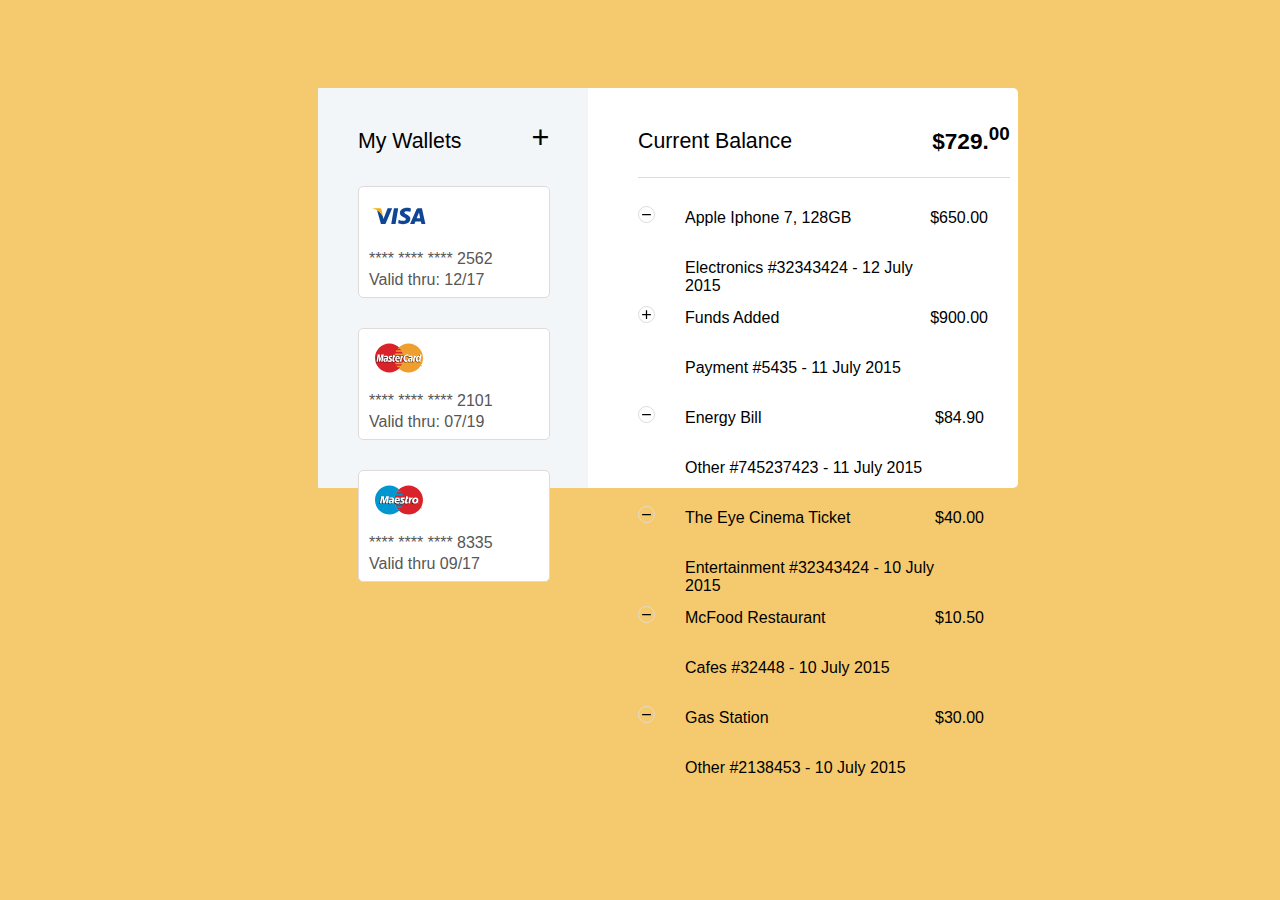
==== assets 8/index1.html @ 45d39824 "Add layout" ====
<!DOCTYPE html>
<html lang="en">
<head>
  <meta charset="UTF-8">
  <title>Project2</title>
  <link rel="stylesheet" href="styles1.css">
</head>
<body>
<div class='baseblock'>
  <div class='leftblock'>
    <div class='firstrow'>
      <p class='column1'>My Wallets</p>
      <p class='column2' style='margin-left: 70px; font-size: 23pt;'>+</p> 
    </div>
    <div class='card'>
      <img class='pic' width=60px height=40px src='img/visa.svg'>
      <div class='number'>
        <p>**** **** **** 2562</p>
        <p>Valid thru: 12/17</p>
      </div>
    </div>
    <div class='card'>
      <img class='pic' width=60px height=40px src='img/mastercard.svg'>
      <div class='number'>
        <p>**** **** **** 2101</p>
        <p>Valid thru: 07/19</p>
      </div>
    </div>
    <div class='card'>
      <img class='pic' width=60px height=40px src='img/maestro.svg'>
      <div class='number'>
        <p>**** **** **** 8335</p>
        <p>Valid thru 09/17</p>
      </div>
    </div>
  </div>    
  <div class='rightblock'>
      <div class='firstrow' style='border-bottom: 1.2px solid rgb(224, 219, 219)'>
        <p class='column1'>Current Balance</p>
        <p class='column2' style='margin-left: 140px;font-weight: bold;'>$729.<sup>00</sup></p>
      </div>
      <div class='item' style='margin-top: 15px;'>
        <img class='sign' src='img/minus.svg'>
        <div class='name'>
          <p class='b1'>Apple Iphone 7, 128GB</p>
          <p class='b2'>Electronics #32343424 - 12 July 2015</p>
        </div>
        <p class='price'>$650.00</p>
      </div>
      <div class='item'>
        <img class='sign' src='img/plus.svg'>
        <div class='name'>
          <p class='b1'>Funds Added</p>
          <p class='b2'>Payment #5435 - 11 July 2015</p>
        </div>
        <p class='price'>$900.00</p>
      </div>
      <div class='item'>
        <img class='sign' src='img/minus.svg'>
        <div class='name'>
          <p class='b1'>Energy Bill</p>
          <p class='b2'>Other #745237423 - 11 July 2015</p>
        </div>
        <p class='price'>$84.90</p>
      </div>
      <div class='item'>
        <img class='sign' src='img/minus.svg'>
        <div class='name'>
          <p class='b1'>The Eye Cinema Ticket</p>
          <p class='b2'>Entertainment #32343424 - 10 July 2015</p>
        </div>
        <p class='price'>$40.00</p>
      </div>
      <div class='item'>
        <img class='sign' src='img/minus.svg'>
        <div class='name'>
          <p class='b1'>McFood Restaurant</p>
          <p class='b2'>Cafes #32448 - 10 July 2015</p>
        </div>
        <p class='price'>$10.50</p>
      </div>
      <div class='item'>
        <img class='sign' src='img/minus.svg'>
        <div class='name'>
          <p class='b1'>Gas Station</p>
          <p class='b2'>Other #2138453 - 10 July 2015</p>
        </div>
        <p class='price'>$30.00</p>
      </div>
  </div>
</div>
</body>
</html>
---- assets 8/styles1.css ----
body {
    background: rgb(245, 202, 110);
}

p {
    font-family: Calibri, sans-serif;
    font-size: 12pt;
}

.baseblock {
    background-color: white;
    border-radius: 0 5px 5px 0;
    margin: 80px 0 0 310px;
    width: 700px;
    height: 400px;
    display: inline-flex;
    align-items: baseline;
}

.leftblock {
    background-color: rgb(231, 237, 241, 0.5);
    padding: 20px 0 20px 40px;
    width: 230px;
    height: 360px;
}

.firstrow {
    display: inline-flex;
    align-items: baseline;
}

.column1 {
    font-size: 16pt;
}

.column2 {
    font-size: 17pt;
    margin-top: 0;
}

.card {
    background-color: white;
    border-radius: 5px;
    border: 1.2px solid rgb(224, 219, 219);
    margin-bottom: 30px;
    height: 100px;
    width: 180px;
    display: flex;
    flex-direction: column;
    padding-left: 10px;
    padding-top: 10px;
}

.number{
    line-height: 5px;
    color: rgb(87, 86, 86);
    margin-top: 5px;
}

.rightblock {
    padding: 20px 0 20px 40px;
    display: flex;
    flex-direction: column;
    margin-left: 10px;
}

.item{
    height: 100px;
    width: 350px;
    display: inline-flex;
    align-items: baseline;
}

.sign{
    border-radius: 50%;
    width: 15px; 
    height: 15px;
    border: 1.2px solid rgb(224, 219, 219);
}

.name{
    display: flex;
    flex-direction: column;
    margin-left: 30px;
    height: 50px;
    width: 250px;
}

.b1{

}

.b2{

}

.price{

}
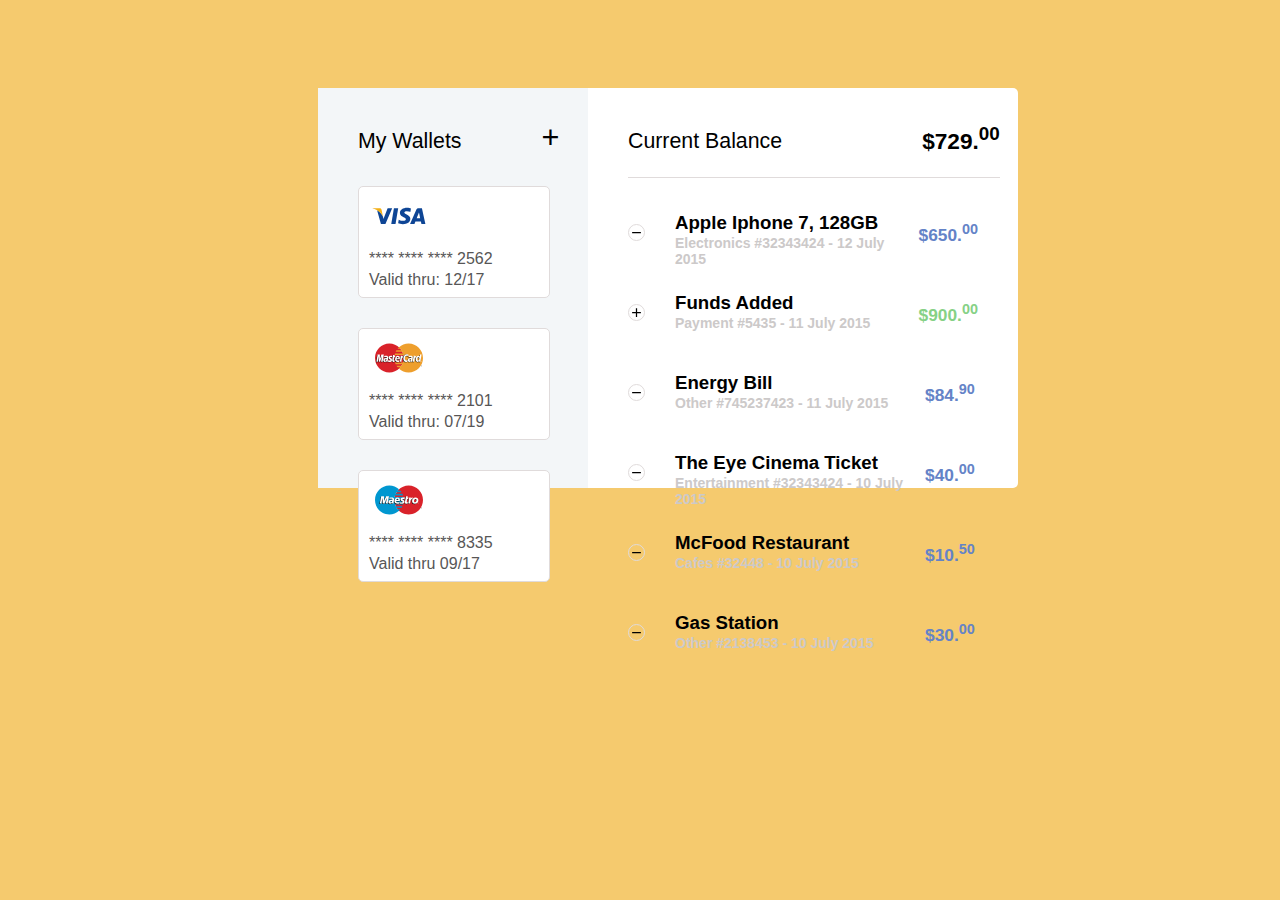
==== commit 23d9ec67: "Fix html1 and style1" ====
--- a/assets 8/index1.html
+++ b/assets 8/index1.html
@@ -10,24 +10,24 @@
   <div class='leftblock'>
     <div class='firstrow'>
       <p class='column1'>My Wallets</p>
-      <p class='column2' style='margin-left: 70px; font-size: 23pt;'>+</p> 
+      <p class='column2' style='margin-left: 80px; font-size: 23pt;'>+</p> 
     </div>
     <div class='card'>
-      <img class='pic' width=60px height=40px src='img/visa.svg'>
+      <img width=60px height=40px src='img/visa.svg'>
       <div class='number'>
         <p>**** **** **** 2562</p>
         <p>Valid thru: 12/17</p>
       </div>
     </div>
     <div class='card'>
-      <img class='pic' width=60px height=40px src='img/mastercard.svg'>
+      <img width=60px height=40px src='img/mastercard.svg'>
       <div class='number'>
         <p>**** **** **** 2101</p>
         <p>Valid thru: 07/19</p>
       </div>
     </div>
     <div class='card'>
-      <img class='pic' width=60px height=40px src='img/maestro.svg'>
+      <img width=60px height=40px src='img/maestro.svg'>
       <div class='number'>
         <p>**** **** **** 8335</p>
         <p>Valid thru 09/17</p>
@@ -45,7 +45,7 @@
           <p class='b1'>Apple Iphone 7, 128GB</p>
           <p class='b2'>Electronics #32343424 - 12 July 2015</p>
         </div>
-        <p class='price'>$650.00</p>
+        <p class='price'>$650.<sup>00</sup></p>
       </div>
       <div class='item'>
         <img class='sign' src='img/plus.svg'>
@@ -53,7 +53,7 @@
           <p class='b1'>Funds Added</p>
           <p class='b2'>Payment #5435 - 11 July 2015</p>
         </div>
-        <p class='price'>$900.00</p>
+        <p class='price' style='color: rgb(134, 209, 134);'>$900.<sup>00</sup></p>
       </div>
       <div class='item'>
         <img class='sign' src='img/minus.svg'>
@@ -61,7 +61,7 @@
           <p class='b1'>Energy Bill</p>
           <p class='b2'>Other #745237423 - 11 July 2015</p>
         </div>
-        <p class='price'>$84.90</p>
+        <p class='price'>$84.<sup>90</sup></p>
       </div>
       <div class='item'>
         <img class='sign' src='img/minus.svg'>
@@ -69,7 +69,7 @@
           <p class='b1'>The Eye Cinema Ticket</p>
           <p class='b2'>Entertainment #32343424 - 10 July 2015</p>
         </div>
-        <p class='price'>$40.00</p>
+        <p class='price'>$40.<sup>00</sup></p>
       </div>
       <div class='item'>
         <img class='sign' src='img/minus.svg'>
@@ -77,7 +77,7 @@
           <p class='b1'>McFood Restaurant</p>
           <p class='b2'>Cafes #32448 - 10 July 2015</p>
         </div>
-        <p class='price'>$10.50</p>
+        <p class='price'>$10.<sup>50</sup></p>
       </div>
       <div class='item'>
         <img class='sign' src='img/minus.svg'>
@@ -85,7 +85,7 @@
           <p class='b1'>Gas Station</p>
           <p class='b2'>Other #2138453 - 10 July 2015</p>
         </div>
-        <p class='price'>$30.00</p>
+        <p class='price'>$30.<sup>00</sup></p>
       </div>
   </div>
 </div>
--- a/assets 8/styles1.css
+++ b/assets 8/styles1.css
@@ -58,17 +58,17 @@
 }
 
 .rightblock {
-    padding: 20px 0 20px 40px;
+    padding: 20px 0 20px 30px;
     display: flex;
     flex-direction: column;
     margin-left: 10px;
 }
 
 .item{
-    height: 100px;
+    height: 80px;
     width: 350px;
     display: inline-flex;
-    align-items: baseline;
+    align-items: center;
 }
 
 .sign{
@@ -84,16 +84,24 @@
     margin-left: 30px;
     height: 50px;
     width: 250px;
+    padding-bottom: 30px;
 }
 
 .b1{
-
+    margin-bottom: 1px;
+    font-weight: bold;
+    font-size: 14pt;
 }
 
 .b2{
-
+    margin-top: 0;
+    font-size: 10.5pt;
+    font-weight: bold;
+    color: rgb(204, 201, 201);
 }
 
 .price{
-
+    font-weight: bold;
+    font-size: 13pt;
+    color: rgb(100, 131, 199);
 }
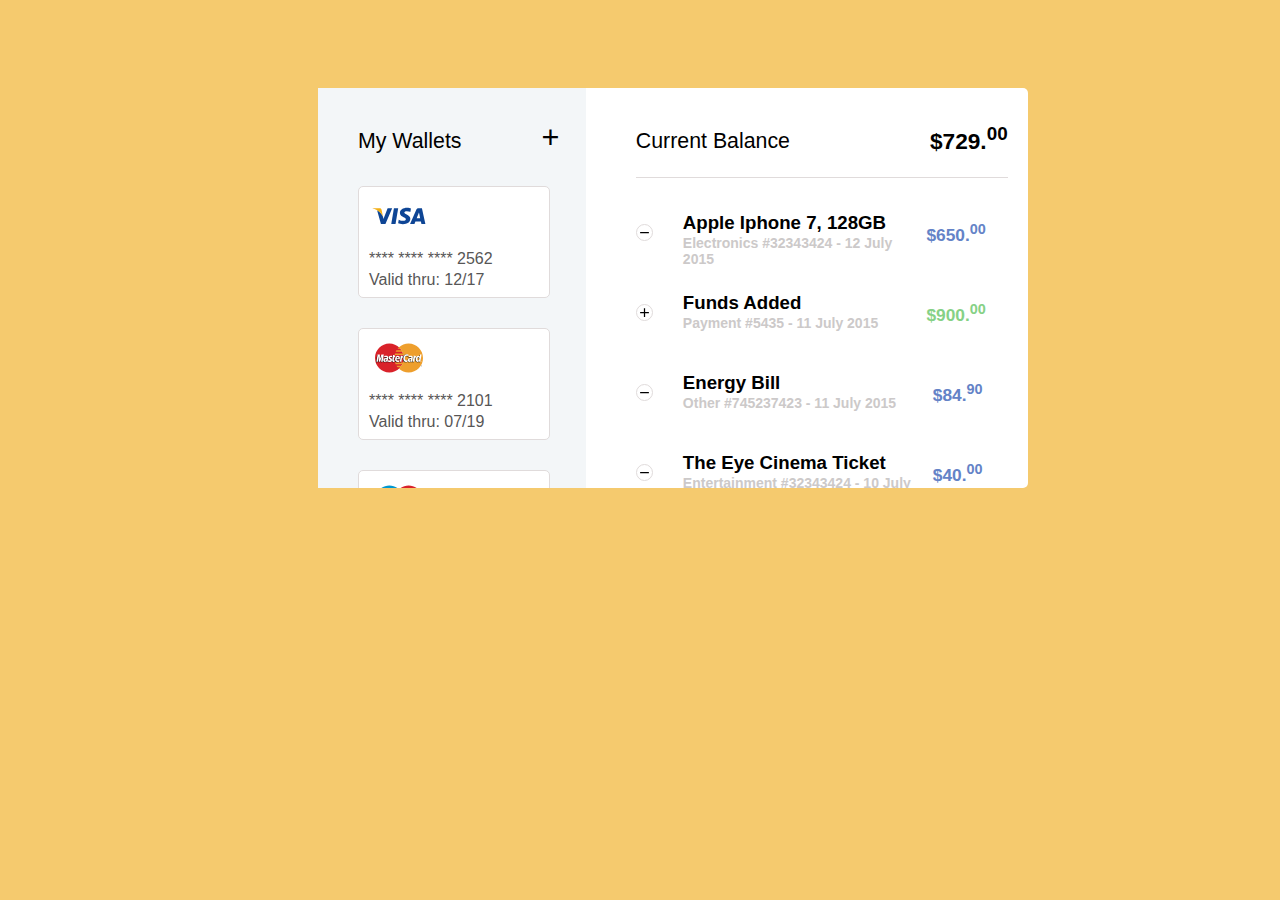
==== commit 816a113e: "Fixed html1 and css1" ====
--- a/assets 8/index1.html
+++ b/assets 8/index1.html
@@ -35,58 +35,58 @@
     </div>
   </div>    
   <div class='rightblock'>
-      <div class='firstrow' style='border-bottom: 1.2px solid rgb(224, 219, 219)'>
-        <p class='column1'>Current Balance</p>
-        <p class='column2' style='margin-left: 140px;font-weight: bold;'>$729.<sup>00</sup></p>
+    <div class='firstrow' style='border-bottom: 1.2px solid rgb(224, 219, 219)'>
+      <p class='column1'>Current Balance</p>
+      <p class='column2' style='margin-left: 140px;font-weight: bold;'>$729.<sup>00</sup></p>
+    </div>
+    <div class='item' style='margin-top: 15px;'>
+      <img class='sign' src='img/minus.svg'>
+      <div class='name'>
+        <p class='b1'>Apple Iphone 7, 128GB</p>
+        <p class='b2'>Electronics #32343424 - 12 July 2015</p>
       </div>
-      <div class='item' style='margin-top: 15px;'>
-        <img class='sign' src='img/minus.svg'>
-        <div class='name'>
-          <p class='b1'>Apple Iphone 7, 128GB</p>
-          <p class='b2'>Electronics #32343424 - 12 July 2015</p>
-        </div>
-        <p class='price'>$650.<sup>00</sup></p>
+      <p class='price'>$650.<sup>00</sup></p>
+    </div>
+    <div class='item'>
+      <img class='sign' src='img/plus.svg'>
+      <div class='name'>
+        <p class='b1'>Funds Added</p>
+        <p class='b2'>Payment #5435 - 11 July 2015</p>
       </div>
-      <div class='item'>
-        <img class='sign' src='img/plus.svg'>
-        <div class='name'>
-          <p class='b1'>Funds Added</p>
-          <p class='b2'>Payment #5435 - 11 July 2015</p>
-        </div>
-        <p class='price' style='color: rgb(134, 209, 134);'>$900.<sup>00</sup></p>
+      <p class='price' style='color: rgb(134, 209, 134);'>$900.<sup>00</sup></p>
+    </div>
+    <div class='item'>
+      <img class='sign' src='img/minus.svg'>
+      <div class='name'>
+        <p class='b1'>Energy Bill</p>
+        <p class='b2'>Other #745237423 - 11 July 2015</p>
       </div>
-      <div class='item'>
-        <img class='sign' src='img/minus.svg'>
-        <div class='name'>
-          <p class='b1'>Energy Bill</p>
-          <p class='b2'>Other #745237423 - 11 July 2015</p>
-        </div>
-        <p class='price'>$84.<sup>90</sup></p>
+      <p class='price'>$84.<sup>90</sup></p>
+    </div>
+    <div class='item'>
+      <img class='sign' src='img/minus.svg'>
+      <div class='name'>
+        <p class='b1'>The Eye Cinema Ticket</p>
+        <p class='b2'>Entertainment #32343424 - 10 July 2015</p>
       </div>
-      <div class='item'>
-        <img class='sign' src='img/minus.svg'>
-        <div class='name'>
-          <p class='b1'>The Eye Cinema Ticket</p>
-          <p class='b2'>Entertainment #32343424 - 10 July 2015</p>
-        </div>
-        <p class='price'>$40.<sup>00</sup></p>
+      <p class='price'>$40.<sup>00</sup></p>
+    </div>
+    <div class='item'>
+      <img class='sign' src='img/minus.svg'>
+      <div class='name'>
+        <p class='b1'>McFood Restaurant</p>
+        <p class='b2'>Cafes #32448 - 10 July 2015</p>
       </div>
-      <div class='item'>
-        <img class='sign' src='img/minus.svg'>
-        <div class='name'>
-          <p class='b1'>McFood Restaurant</p>
-          <p class='b2'>Cafes #32448 - 10 July 2015</p>
-        </div>
-        <p class='price'>$10.<sup>50</sup></p>
+      <p class='price'>$10.<sup>50</sup></p>
+    </div>
+    <div class='item'>
+      <img class='sign' src='img/minus.svg'>
+      <div class='name'>
+        <p class='b1'>Gas Station</p>
+        <p class='b2'>Other #2138453 - 10 July 2015</p>
       </div>
-      <div class='item'>
-        <img class='sign' src='img/minus.svg'>
-        <div class='name'>
-          <p class='b1'>Gas Station</p>
-          <p class='b2'>Other #2138453 - 10 July 2015</p>
-        </div>
-        <p class='price'>$30.<sup>00</sup></p>
-      </div>
+      <p class='price'>$30.<sup>00</sup></p>
+    </div>
   </div>
 </div>
 </body>
--- a/assets 8/styles1.css
+++ b/assets 8/styles1.css
@@ -11,7 +11,7 @@
     background-color: white;
     border-radius: 0 5px 5px 0;
     margin: 80px 0 0 310px;
-    width: 700px;
+    width: 710px;
     height: 400px;
     display: inline-flex;
     align-items: baseline;
@@ -20,8 +20,22 @@
 .leftblock {
     background-color: rgb(231, 237, 241, 0.5);
     padding: 20px 0 20px 40px;
-    width: 230px;
+    width: 300px;
     height: 360px;
+    overflow: hidden;
+}
+
+.leftblock:hover{
+    overflow-y: scroll;
+}
+
+.leftblock::-webkit-scrollbar {
+    width: 5px;
+}
+ 
+.leftblock::-webkit-scrollbar-thumb {
+    border-radius: 7px;
+    background: rgb(94, 93, 93); 
 }
 
 .firstrow {
@@ -58,10 +72,26 @@
 }
 
 .rightblock {
-    padding: 20px 0 20px 30px;
+    padding: 20px 20px 20px 40px;
+    height: 360px;
+    width: 490px;
     display: flex;
     flex-direction: column;
     margin-left: 10px;
+    overflow: hidden;
+}
+
+.rightblock:hover{
+    overflow-y: scroll; 
+}
+
+.rightblock::-webkit-scrollbar {
+    width: 5px;
+}
+ 
+.rightblock::-webkit-scrollbar-thumb {
+    border-radius: 7px;
+    background: rgb(94, 93, 93); 
 }
 
 .item{
@@ -104,4 +134,4 @@
     font-weight: bold;
     font-size: 13pt;
     color: rgb(100, 131, 199);
-}
+}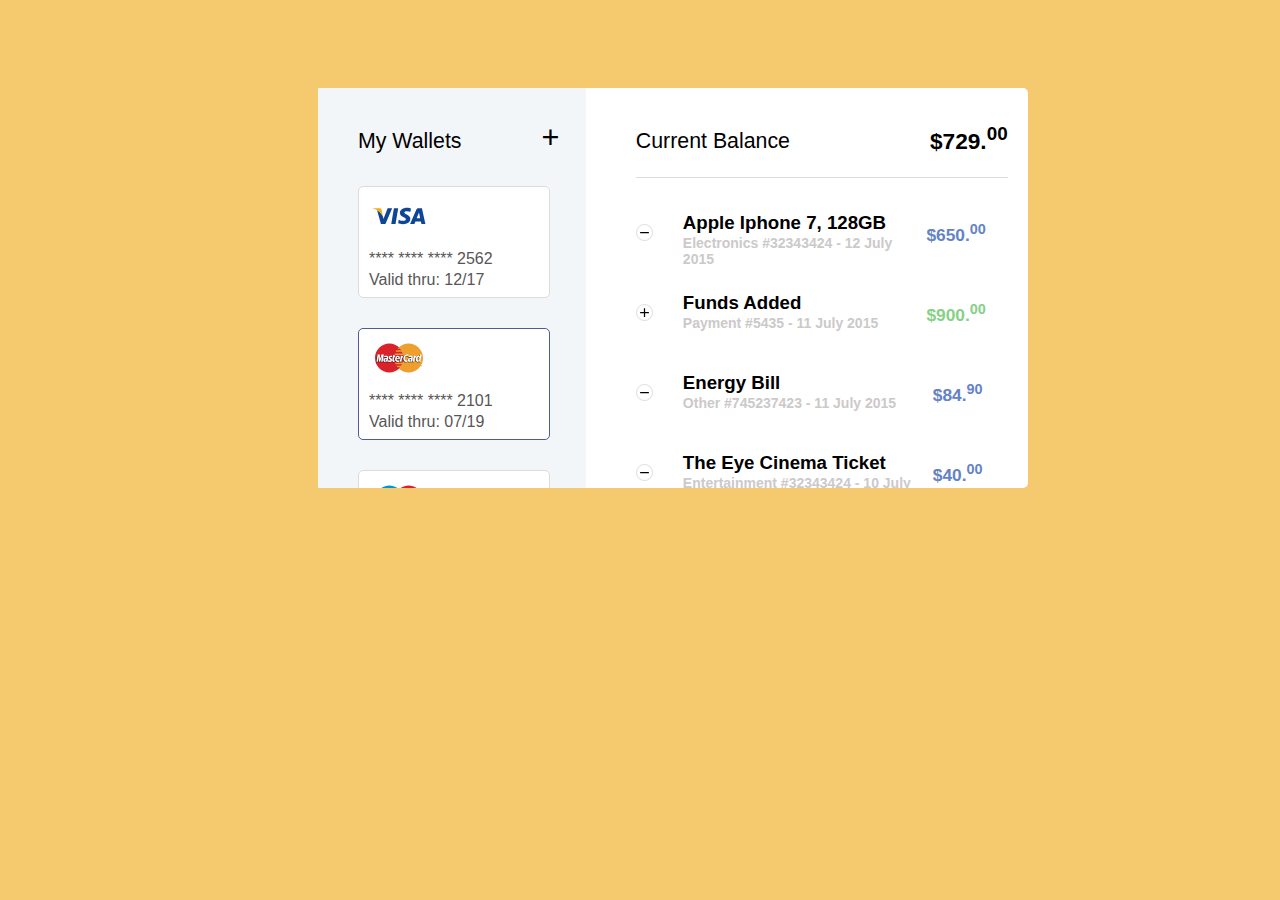
==== commit bbcda81e: "Fixed html1 and styles1" ====
--- a/assets 8/index1.html
+++ b/assets 8/index1.html
@@ -19,7 +19,7 @@
         <p>Valid thru: 12/17</p>
       </div>
     </div>
-    <div class='card'>
+    <div class='card' style='border: 1.2px solid rgb(83, 90, 153);'>
       <img width=60px height=40px src='img/mastercard.svg'>
       <div class='number'>
         <p>**** **** **** 2101</p>
--- a/assets 8/styles1.css
+++ b/assets 8/styles1.css
@@ -63,6 +63,10 @@
     flex-direction: column;
     padding-left: 10px;
     padding-top: 10px;
+}
+
+.card:hover{
+    border: 1.2px solid rgb(83, 90, 153);
 }
 
 .number{
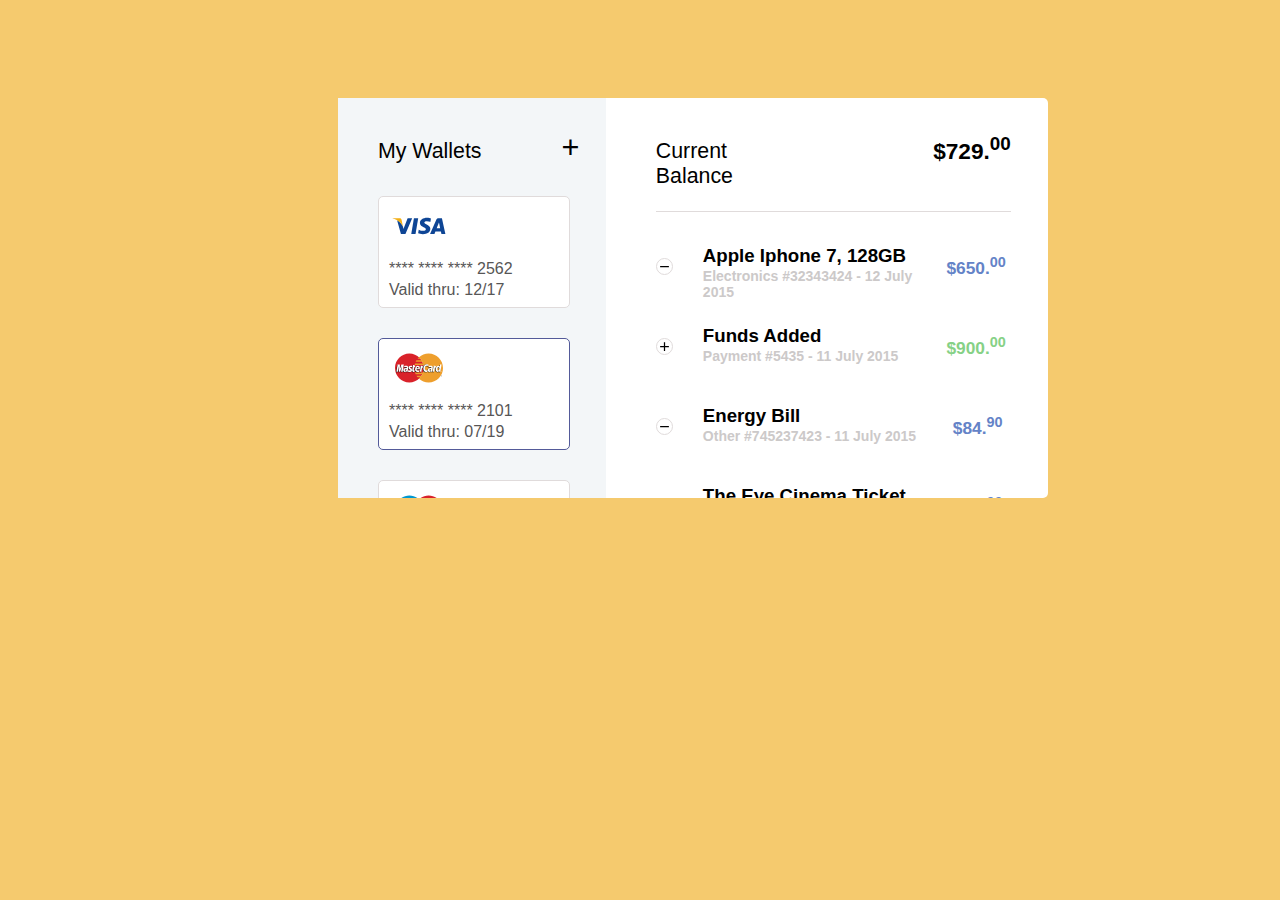
==== commit 5b14d4f3: "Fixed html1 and styles1" ====
--- a/assets 8/index1.html
+++ b/assets 8/index1.html
@@ -35,7 +35,7 @@
     </div>
   </div>    
   <div class='rightblock'>
-    <div class='firstrow' style='border-bottom: 1.2px solid rgb(224, 219, 219)'>
+    <div class='firstrow' style='border-bottom: 1.2px solid rgb(224, 219, 219); width: 355px;'>
       <p class='column1'>Current Balance</p>
       <p class='column2' style='margin-left: 140px;font-weight: bold;'>$729.<sup>00</sup></p>
     </div>
--- a/assets 8/styles1.css
+++ b/assets 8/styles1.css
@@ -10,7 +10,7 @@
 .baseblock {
     background-color: white;
     border-radius: 0 5px 5px 0;
-    margin: 80px 0 0 310px;
+    margin: 90px 0 0 330px;
     width: 710px;
     height: 400px;
     display: inline-flex;
